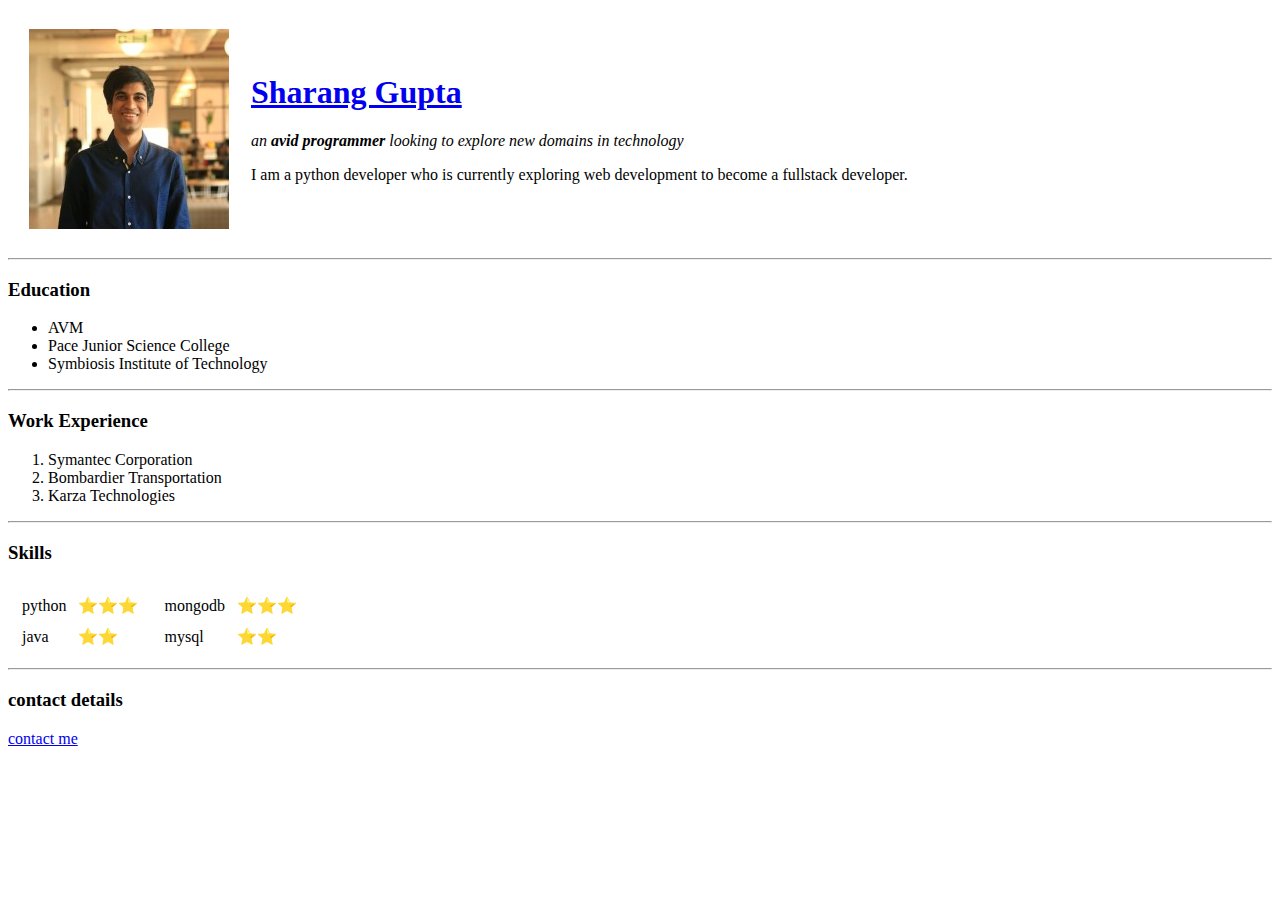
==== index.html @ ebba925e "first commit" ====
<html>

<head>
    <meta charset="utf-8">
    <title>Sharang's personal site</title>
</head>

<body>
    <table cellspacing="20">
        <tr>
            <td><img src=profile.jpg alt="sharang profile picture"></td>
            <td>
                <h1><a href="https://www.linkedin.com/in/sharang-gupta-b8399bb4/">Sharang Gupta</a></h1>
                <p><em>an <strong>avid programmer </strong>looking to explore new domains in technology</em></p>
                <p>I am a python developer who is currently exploring web development to become a fullstack developer.</p>
            </td>
        </tr>
    </table>

    <hr>
    <h3>Education</h3>
    <ul>
        <li>AVM</li>
        <li>Pace Junior Science College</li>
        <li>Symbiosis Institute of Technology</li>
    </ul>
    <hr>

    <h3>Work Experience</h3>
    <ol>
        <li>Symantec Corporation</li>
        <li>Bombardier Transportation</li>
        <li>Karza Technologies</li>
    </ol>
    <hr>
    <h3>Skills</h3>
    <table>
        <tr>
            <td>
                <table cellspacing="10">
                    <tr>
                        <td>python</td>
                        <td>⭐⭐⭐</td>
                    </tr>

                    <tr>
                        <td>java</td>
                        <td>⭐⭐</td>
                    </tr>
                </table>
            </td>
            <td>
                <table cellspacing="10">
                    <tr>
                        <td>mongodb</td>
                        <td>⭐⭐⭐</td>
                    </tr>

                    <tr>
                        <td>mysql</td>
                        <td>⭐⭐</td>
                    </tr>
                </table>
            </td>
        </tr>

    </table>

    <hr>
    <h3>contact details</h3>
    <a href=contact.html>contact me</a>
</body>

</html>
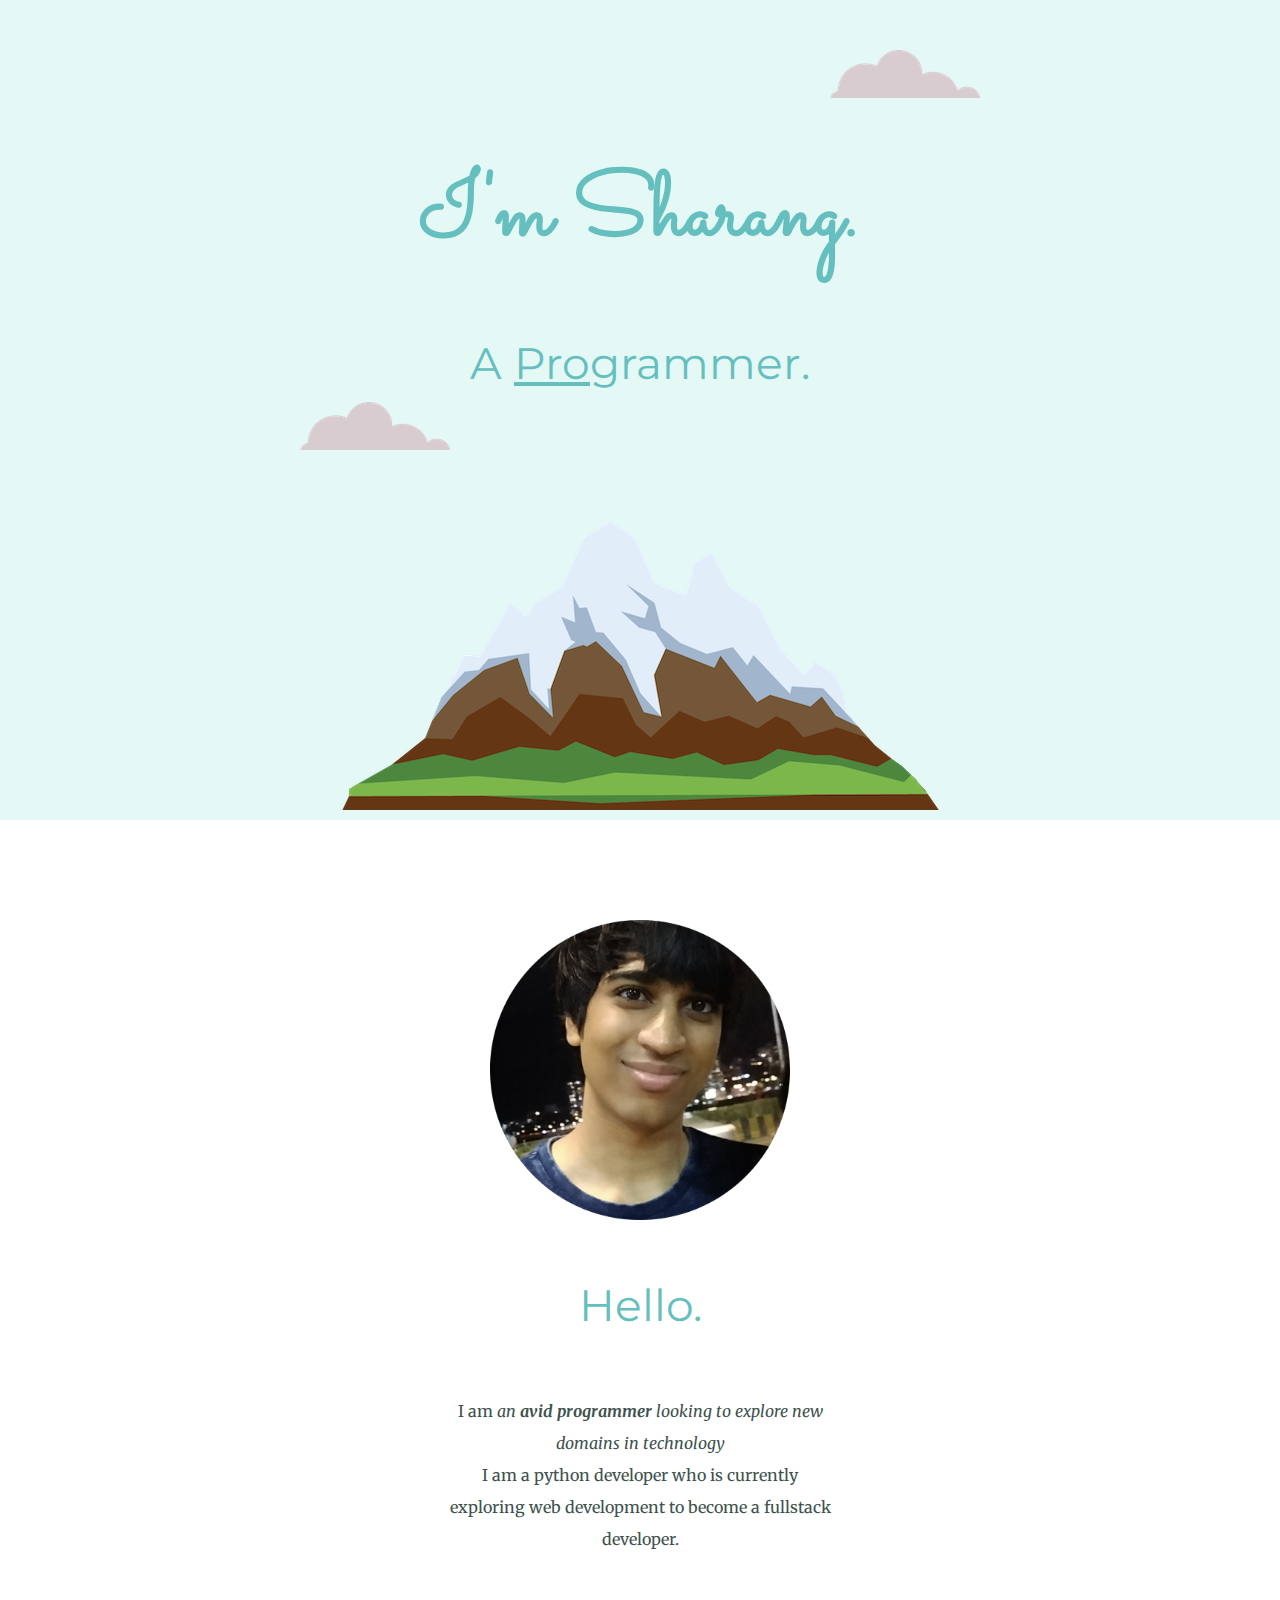
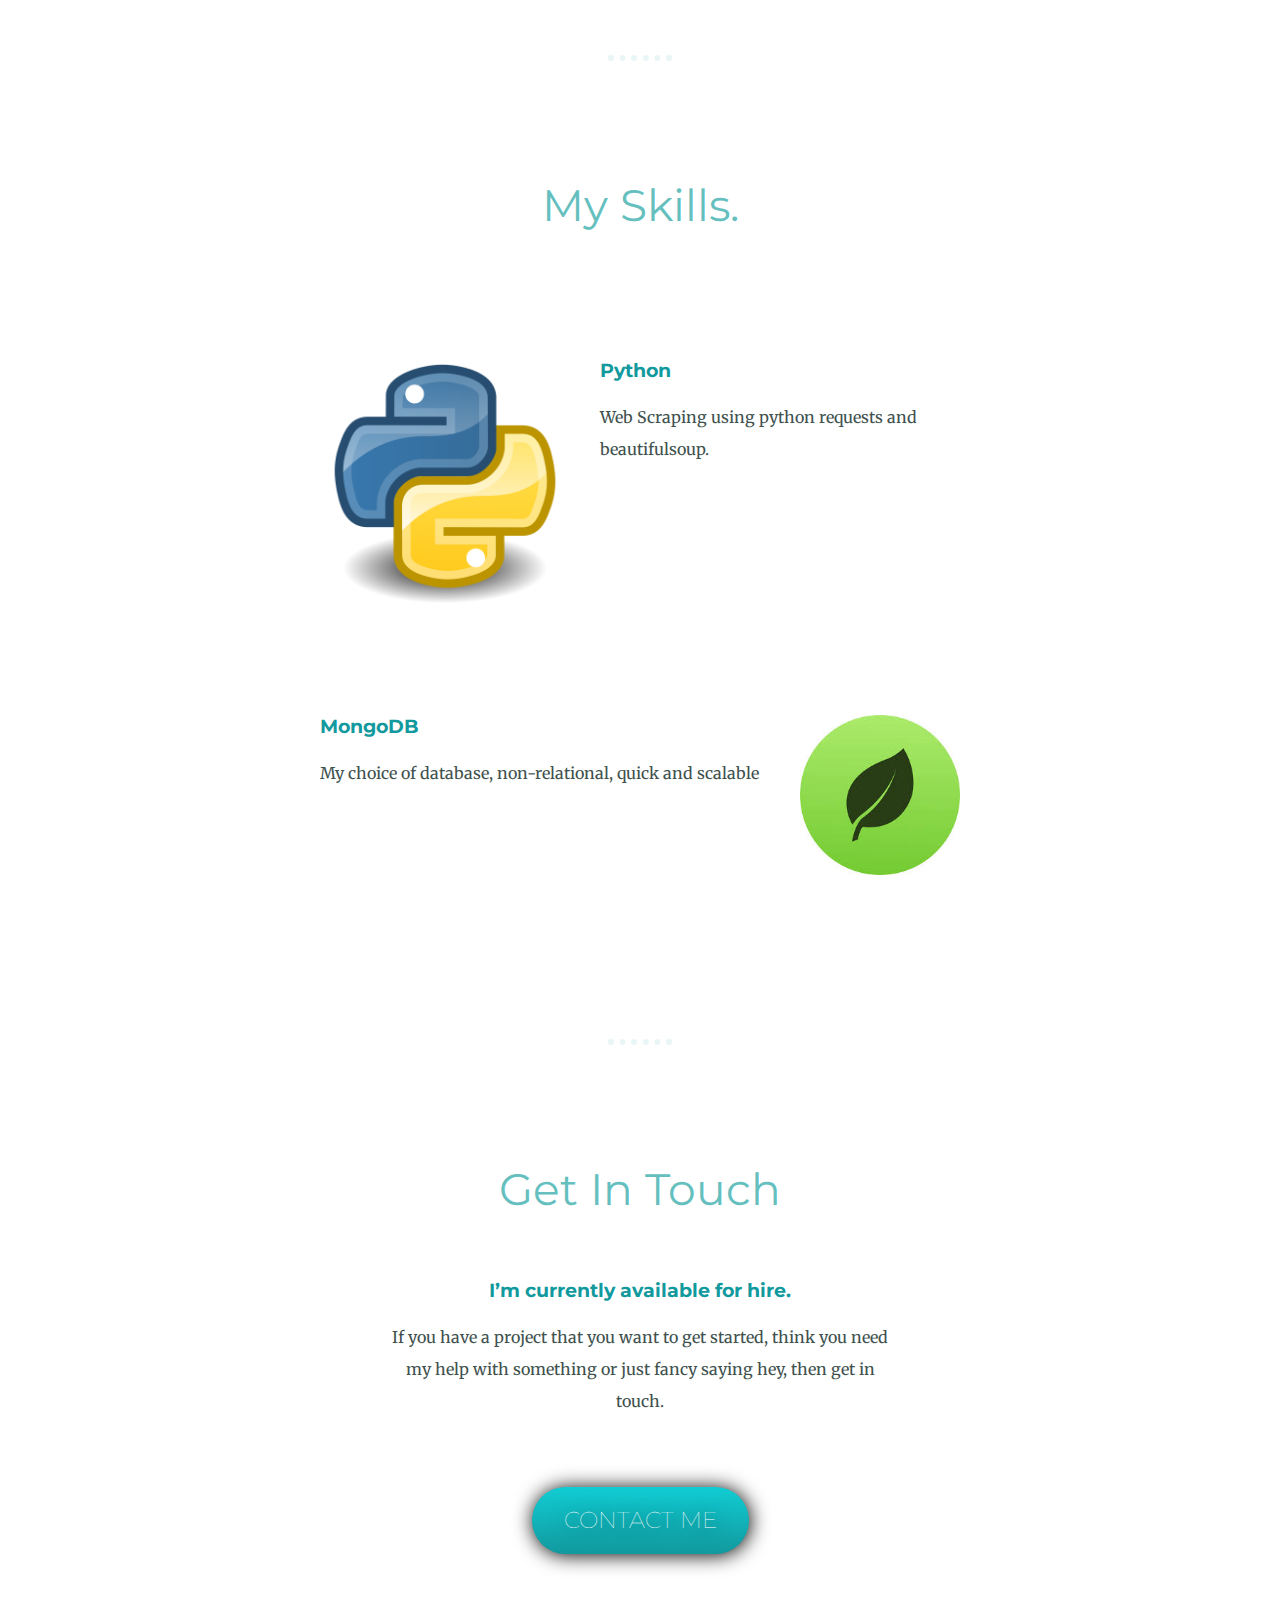
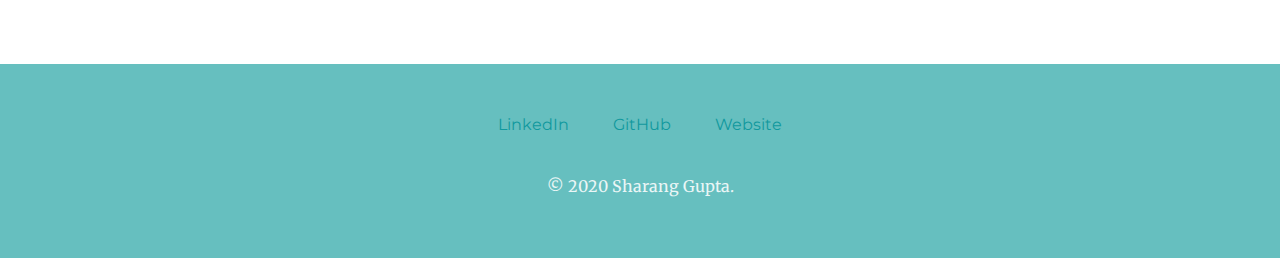
==== commit f23d9c12: "cv updated with new learnings" ====
--- a/index.html
+++ b/index.html
@@ -1,74 +1,63 @@
-<html>
-
-<head>
-    <meta charset="utf-8">
-    <title>Sharang's personal site</title>
-</head>
-
-<body>
-    <table cellspacing="20">
-        <tr>
-            <td><img src=profile.jpg alt="sharang profile picture"></td>
-            <td>
-                <h1><a href="https://www.linkedin.com/in/sharang-gupta-b8399bb4/">Sharang Gupta</a></h1>
-                <p><em>an <strong>avid programmer </strong>looking to explore new domains in technology</em></p>
-                <p>I am a python developer who is currently exploring web development to become a fullstack developer.</p>
-            </td>
-        </tr>
-    </table>
-
-    <hr>
-    <h3>Education</h3>
-    <ul>
-        <li>AVM</li>
-        <li>Pace Junior Science College</li>
-        <li>Symbiosis Institute of Technology</li>
-    </ul>
-    <hr>
-
-    <h3>Work Experience</h3>
-    <ol>
-        <li>Symantec Corporation</li>
-        <li>Bombardier Transportation</li>
-        <li>Karza Technologies</li>
-    </ol>
-    <hr>
-    <h3>Skills</h3>
-    <table>
-        <tr>
-            <td>
-                <table cellspacing="10">
-                    <tr>
-                        <td>python</td>
-                        <td>⭐⭐⭐</td>
-                    </tr>
-
-                    <tr>
-                        <td>java</td>
-                        <td>⭐⭐</td>
-                    </tr>
-                </table>
-            </td>
-            <td>
-                <table cellspacing="10">
-                    <tr>
-                        <td>mongodb</td>
-                        <td>⭐⭐⭐</td>
-                    </tr>
-
-                    <tr>
-                        <td>mysql</td>
-                        <td>⭐⭐</td>
-                    </tr>
-                </table>
-            </td>
-        </tr>
-
-    </table>
-
-    <hr>
-    <h3>contact details</h3>
-    <a href=contact.html>contact me</a>
-</body>
-
-</html>
+<!DOCTYPE html>
+<html lang="">
+
+<head>
+  <meta charset="utf-8">
+  <meta name="viewport" content="width=device-width, initial-scale=1.0">
+  <link rel="stylesheet" href="css/styles.css">
+  <link rel="icon" href="images/favicon.png">
+  <link href="https://fonts.googleapis.com/css?family=Merriweather|Montserrat|Pacifico&display=swap" rel="stylesheet">
+  <link href="https://fonts.googleapis.com/css?family=Sacramento&display=swap" rel="stylesheet">
+  <title>Sharang Gupta</title>
+</head>
+
+<body>
+  <div class="topcontainer">
+    <img class="top-cloud" src="images/cloud.png" alt="cloud-img" />
+    <h1>I'm Sharang.</h1>
+    <h2>A <span id="underline">Pro</span>grammer.</h2>
+    <img class="bottom-cloud" src="images/cloud.png" alt="cloud-img">
+    <img src="images/mountain.png" alt="mountain-img" />
+  </div>
+
+  <div class="middle-container">
+    <div class="profile">
+      <img class="profilepic" src="images/profile.png" alt="sharang profile picture">
+      <h2>Hello.</h2>
+      <p class="intro">I am <em>an <strong>avid programmer </strong>looking to explore new domains in technology</em></p>
+      <p class="intro">I am a python developer who is currently exploring web development to become a fullstack developer.</p>
+    </div>
+    <hr>
+    <div class="skills">
+      <h2>My Skills.</h2>
+      <div class="skill-row">
+        <img class="python-img" src="images/python.png" alt="" style="width:250px;height:250px">
+        <h3>Python</h3>
+        <p class="code-skill-description">Web Scraping using python requests and beautifulsoup.</p>
+      </div>
+      <div class="skill-row">
+        <img class="mongo-img" src="images/mongo.jpeg" alt="" >
+        <h3>MongoDB</h3>
+        <p class="code-skill-description">My choice of database, non-relational, quick and scalable</p>
+      </div>
+    </div>
+    <hr>
+    <div class="contact-me">
+      <h2>Get In Touch</h2>
+      <h3>I’m currently available for hire.</h3>
+      <p>If you have a project that you want to get started, think you need my help with something or just fancy saying hey, then get in touch.</p>
+    </div>
+    <a class="btn" href="mailto:sharanggupta96@gmail.com">CONTACT ME</a>
+  </div>
+
+
+  <div class="bottom-container">
+    <a class="footer-link" href="https://www.linkedin.com/in/sharang-gupta-b8399bb4/">LinkedIn</a>
+    <a class="footer-link" href="https://github.com/sharang1996">GitHub</a>
+    <a class="footer-link" href="https://www.appbrewery.co/">Website</a>
+    <p class="copyright">© 2020 Sharang Gupta.</p>
+  </div>
+
+</body>
+
+</html>
--- a/css/styles.css
+++ b/css/styles.css
@@ -0,0 +1,169 @@
+.heading {
+  background-color: #E4F9F5;
+}
+
+h1 {
+  margin: 50px auto 0px auto;
+  font-size: 5.625rem;
+  font-family: 'Sacramento', cursive;
+  color: #66BFBF;
+}
+
+h2 {
+  font-family: 'Montserrat', sans-serif;
+  color: #66BFBF;
+  font-size: 2.75rem;
+  line-height: 2;
+  font-weight: normal;
+  padding-bottom: 10px;
+}
+
+h3 {
+  color: #11999E;
+  font-family: 'Montserrat', sans-serif;
+}
+
+hr {
+  border: dotted #EAF6F6 6px;
+  border-bottom: none;
+  width: 4%;
+  margin: 100px auto;
+}
+
+p {
+  line-height: 2;
+}
+a{
+  color:#11999E;
+  font-family: 'Montserrat', sans-serif;
+  margin:10px 20px;
+  text-decoration: none;
+}
+
+a:hover{
+  color: #EAF6F6;
+}
+.profilepic {
+  width: 300px;
+  height: 300px;
+}
+
+.skill-row {
+  width: 50%;
+  margin: 100px auto 250px;
+  text-align: left;
+}
+
+.mongo-img {
+  width: 25%;
+  float: right;
+  margin-left: 30px;
+}
+
+.python-img {
+  width: 25%;
+  float: left;
+  margin-right: 30px;
+}
+
+#underline {
+  text-decoration: underline;
+}
+
+.top-cloud {
+  position: absolute;
+  top: 50px;
+  right: 300px;
+}
+
+.bottom-cloud {
+  position: absolute;
+  left: 300px;
+  bottom: 450px;
+}
+
+.topcontainer {
+  background-color: #E4F9F5;
+  font-family: 'Montserrat', sans-serif;
+  height: 100%;
+  padding-top: 100px;
+  font-size: 40px;
+}
+
+.middle-container {
+  margin: 100px 0;
+}
+
+.bottom-container{
+  background-color: #66BFBF;
+  padding: 50px 0 20px;
+}
+
+.intro {
+  width: 30%;
+  margin: auto;
+}
+
+.contact-me{
+  width:40%;
+  margin:40px auto 60px;
+}
+
+.btn {
+   background: #11CDD4;
+   background-image: -webkit-linear-gradient(top, #11CDD4, #11999E);
+   background-image: -moz-linear-gradient(top, #11CDD4, #11999E);
+   background-image: -ms-linear-gradient(top, #11CDD4, #11999E);
+   background-image: -o-linear-gradient(top, #11CDD4, #11999E);
+   background-image: linear-gradient(to bottom, #11CDD4, #11999E);
+   -webkit-border-radius: 100px;
+   -moz-border-radius: 100px;
+   border-radius: 100px;
+   height: 13px;
+   line-height: 13px;
+   color: #FFFFFF;
+   font-family: 'Montserrat', sans-serif;
+   width: 163px;
+   font-size: 23px;
+   font-weight: 100;
+   padding: 27px;
+   box-shadow: 1px 1px 20px 0px #000000;
+   -webkit-box-shadow: 1px 1px 20px 0px #000000;
+   -moz-box-shadow: 1px 1px 20px 0px #000000;
+   text-shadow: 1px 1px 20px #000000;
+   border: solid #337FED 0px;
+   text-decoration: none;
+   display: inline-block;
+   cursor: pointer;
+   text-align: center;
+}
+
+.btn:hover {
+   border: solid #337FED 0px;
+   background: #30E3CB;
+   background-image: -webkit-linear-gradient(top, #30E3CB, #2BC4AD);
+   background-image: -moz-linear-gradient(top, #30E3CB, #2BC4AD);
+   background-image: -ms-linear-gradient(top, #30E3CB, #2BC4AD);
+   background-image: -o-linear-gradient(top, #30E3CB, #2BC4AD);
+   background-image: linear-gradient(to bottom, #30E3CB, #2BC4AD);
+   -webkit-border-radius: 100px;
+   -moz-border-radius: 100px;
+   border-radius: 100px;
+   text-decoration: none;
+}
+
+.copyright{
+  color: #EAF6F6;
+  font-size: 1rem;
+  padding: 20px 0;
+}
+body {
+  margin: 0;
+  color: #40514E;
+  text-align: center;
+  font-family: 'Merriweather', serif;
+}
+
+html {
+  height: 100%;
+}
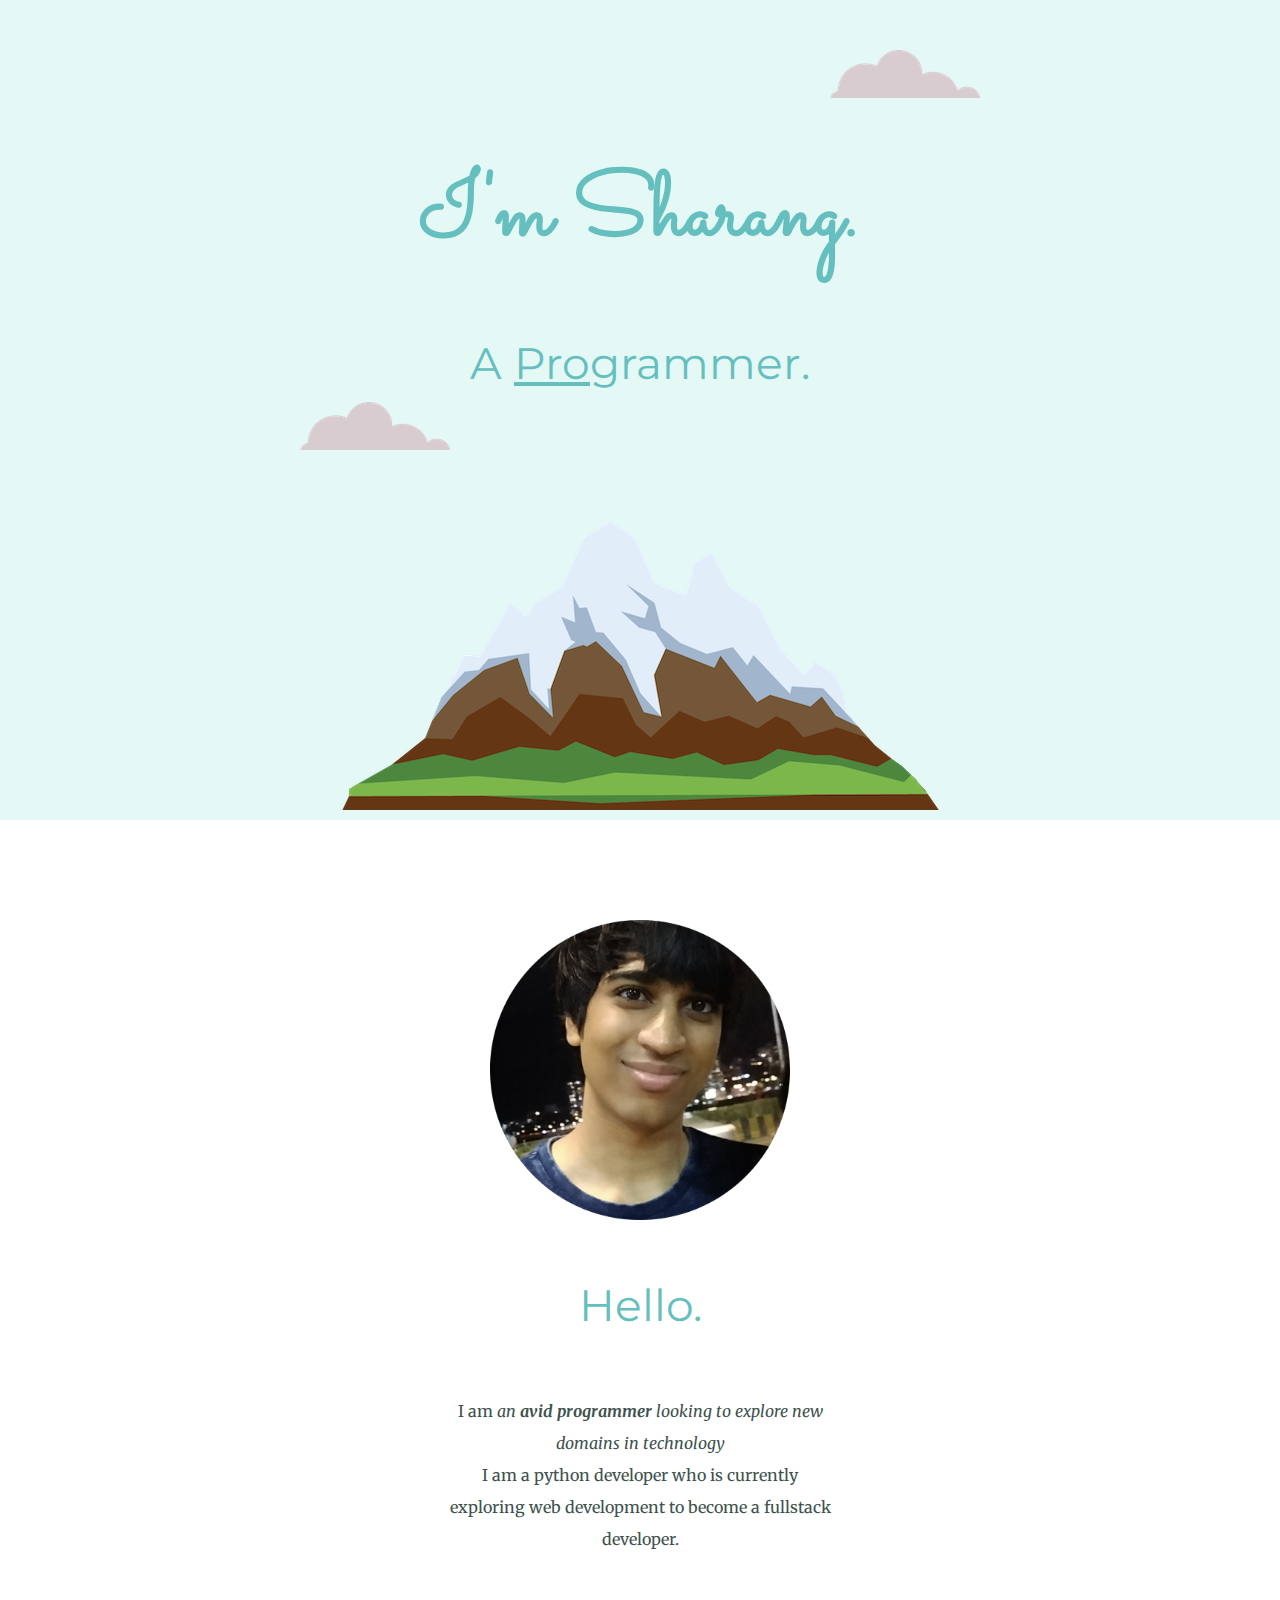
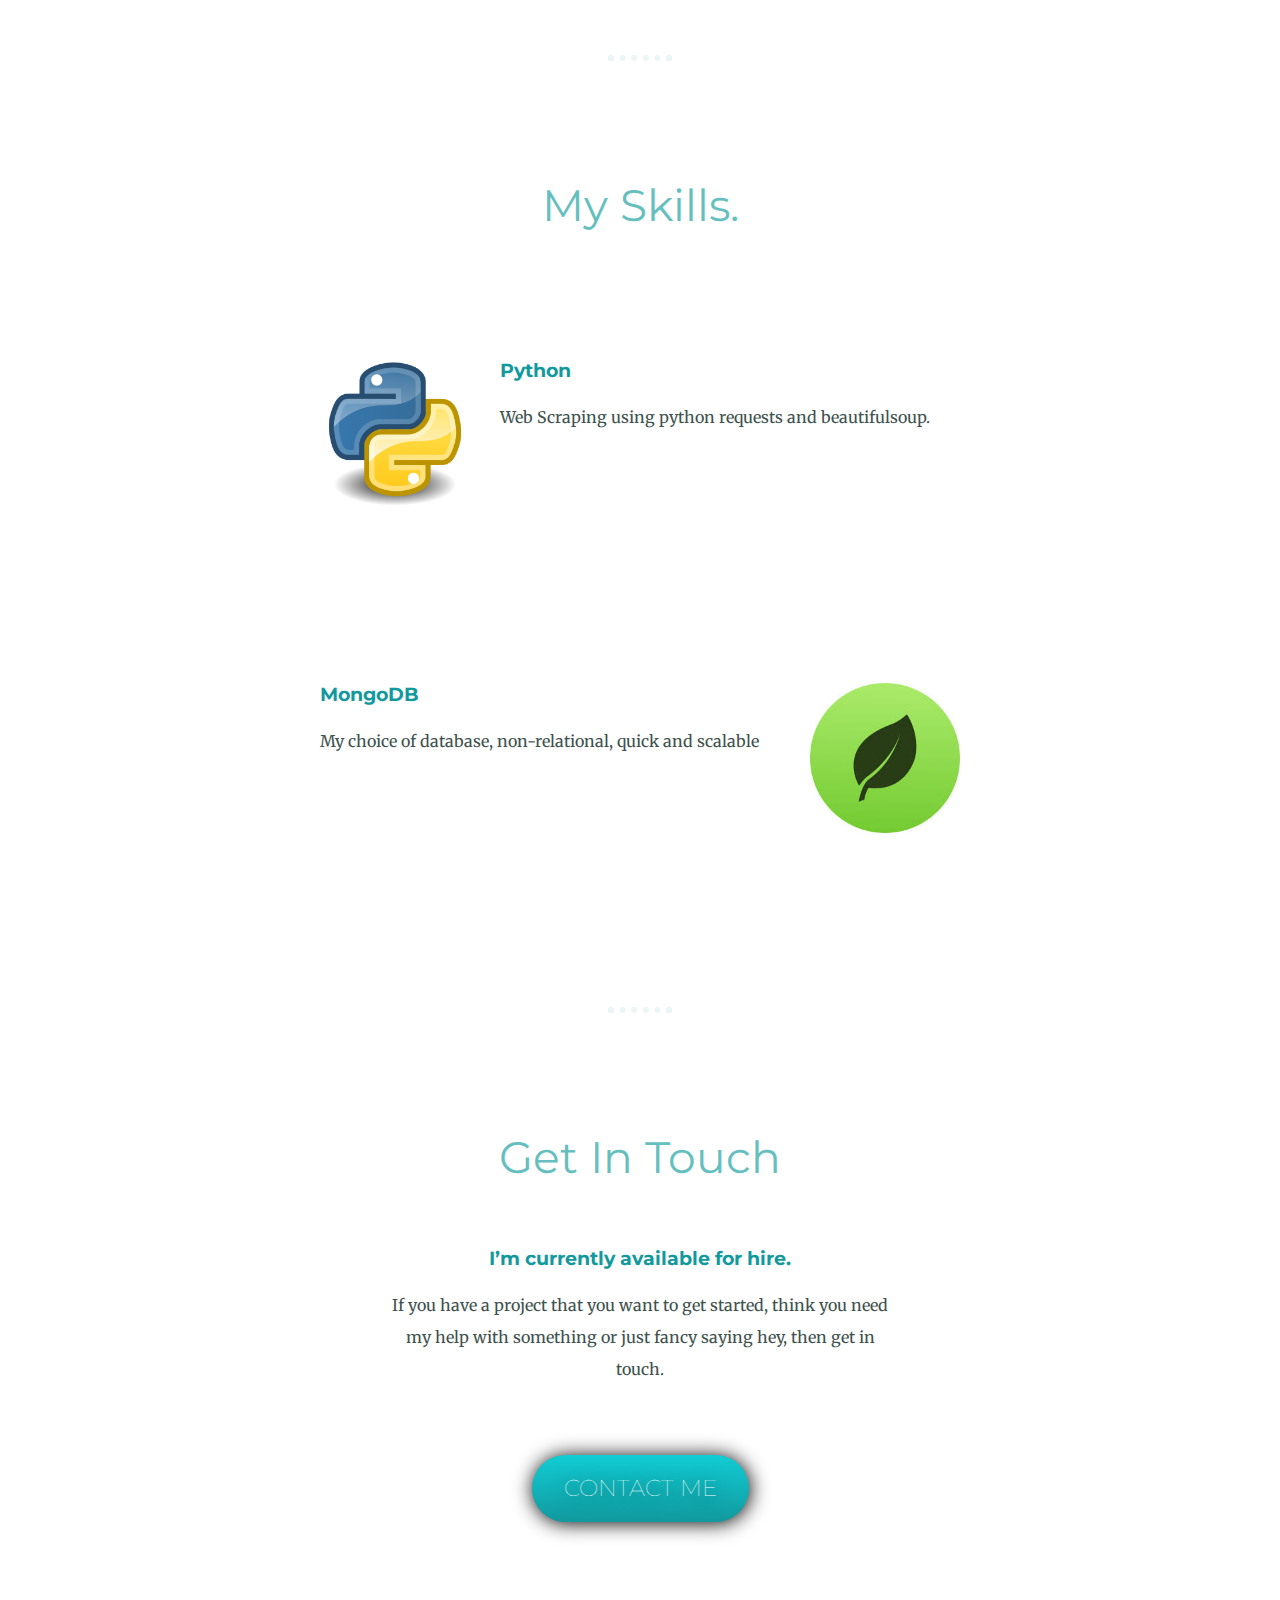
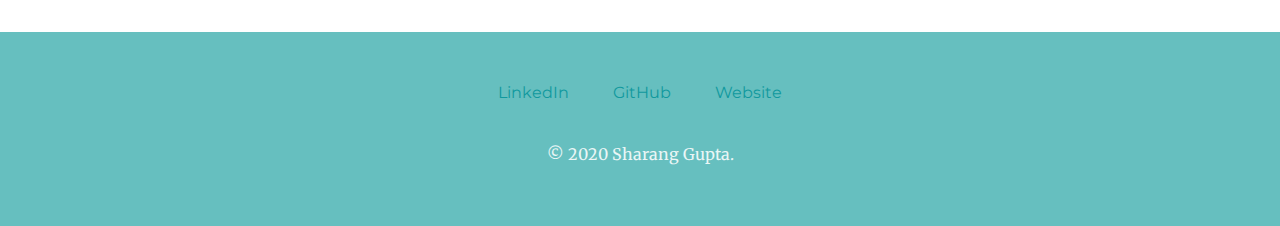
==== commit f10cf278: "changed skills icon size" ====
--- a/index.html
+++ b/index.html
@@ -31,12 +31,12 @@
     <div class="skills">
       <h2>My Skills.</h2>
       <div class="skill-row">
-        <img class="python-img" src="images/python.png" alt="" style="width:250px;height:250px">
+        <img class="python-img" src="images/python.png" alt="" style="width:150px;height:150px">
         <h3>Python</h3>
         <p class="code-skill-description">Web Scraping using python requests and beautifulsoup.</p>
       </div>
       <div class="skill-row">
-        <img class="mongo-img" src="images/mongo.jpeg" alt="" >
+        <img class="mongo-img" src="images/mongo.jpeg" alt="" style="width:150px;height:150px" >
         <h3>MongoDB</h3>
         <p class="code-skill-description">My choice of database, non-relational, quick and scalable</p>
       </div>
@@ -54,7 +54,7 @@
   <div class="bottom-container">
     <a class="footer-link" href="https://www.linkedin.com/in/sharang-gupta-b8399bb4/">LinkedIn</a>
     <a class="footer-link" href="https://github.com/sharang1996">GitHub</a>
-    <a class="footer-link" href="https://www.appbrewery.co/">Website</a>
+    <a class="footer-link" href="https://sharang1996.github.io/cv/">Website</a>
     <p class="copyright">© 2020 Sharang Gupta.</p>
   </div>
 
